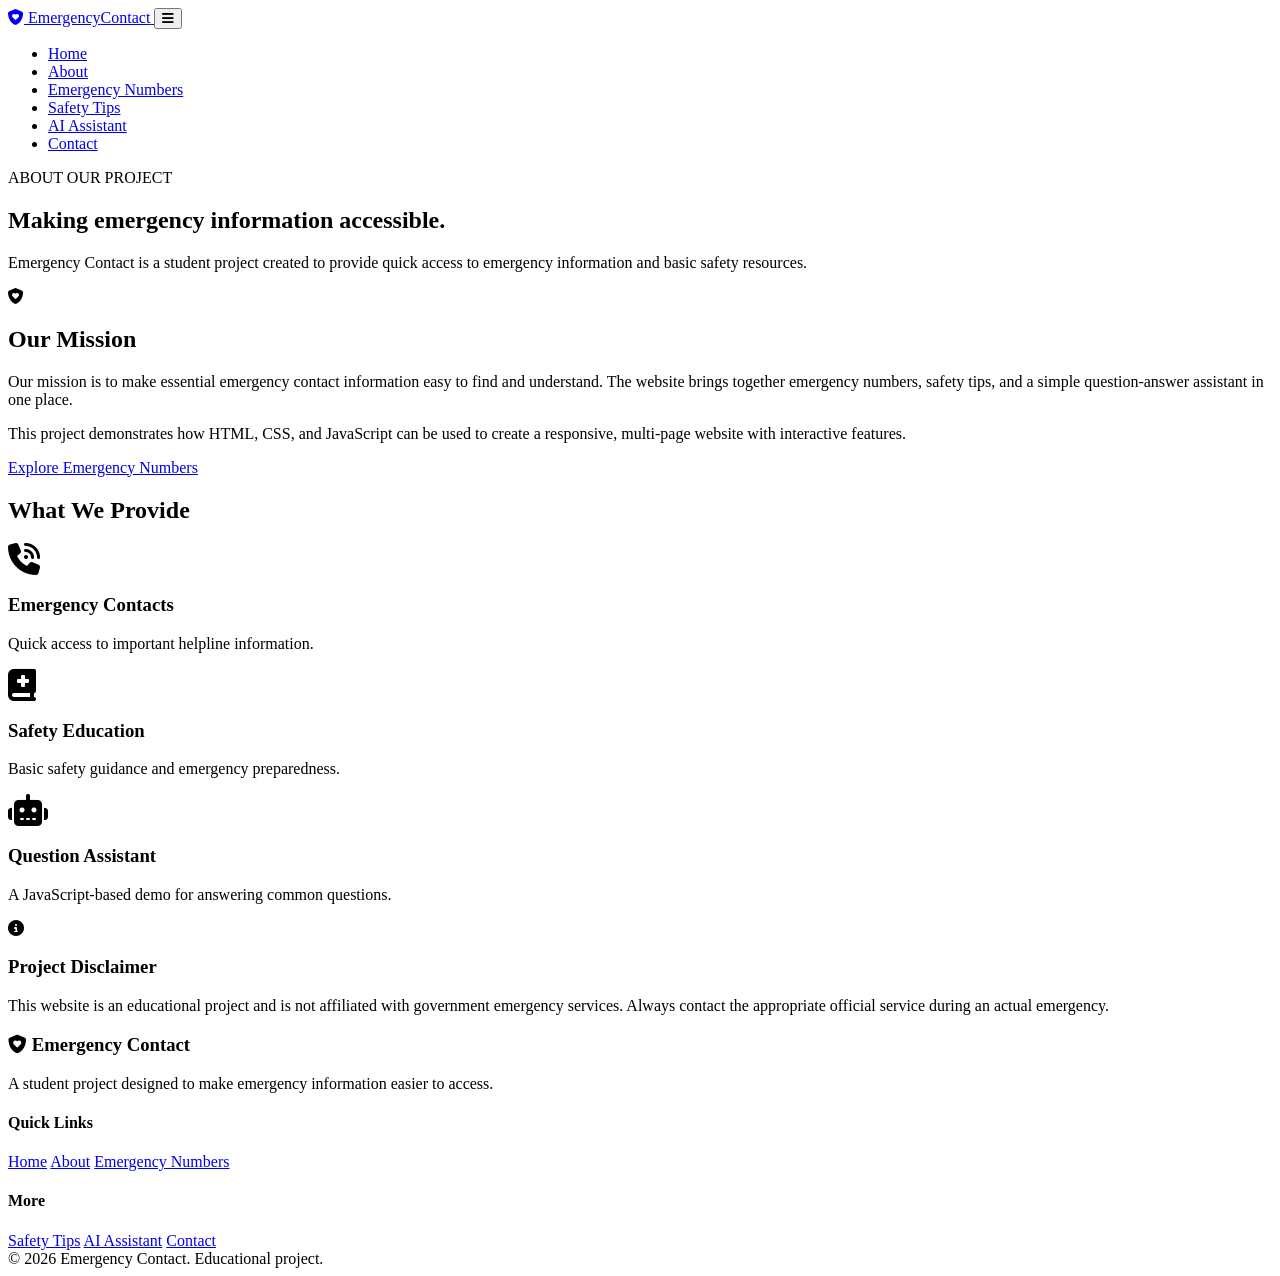
==== html/about.html @ ed989dd5 "Add files via upload" ====
<!DOCTYPE html>
<html lang="en">
<head>
    <meta charset="UTF-8">
    <meta name="viewport" content="width=device-width, initial-scale=1.0">
    <title>About | Emergency Contact</title>

    <link rel="stylesheet" href="../CSS/common.css">
    <link rel="stylesheet" href="../CSS/about.css">
    <link rel="stylesheet"
          href="https://cdnjs.cloudflare.com/ajax/libs/font-awesome/6.5.2/css/all.min.css">

    <script src="../JS/main.js" defer></script>
</head>
<body>

<header>
    <nav class="navbar container">
        <a href="/index.html" class="logo">
            <i class="fa-solid fa-shield-heart"></i>
            Emergency<span>Contact</span>
        </a>

        <button class="menu-toggle" aria-label="Toggle navigation"
                aria-expanded="false">
            <i class="fa-solid fa-bars"></i>
        </button>

        <ul class="nav-links">
            <li><a href="/index.html">Home</a></li>
            <li><a href="about.html" class="active">About</a></li>
            <li><a href="emergency.html">Emergency Numbers</a></li>
            <li><a href="safety-tips.html">Safety Tips</a></li>
            <li><a href="ai-assistant.html">AI Assistant</a></li>
            <li><a href="contact.html">Contact</a></li>
        </ul>
    </nav>
</header>

<main>
    <section class="about-hero">
        <div class="container">
            <span>ABOUT OUR PROJECT</span>
            <h1>Making emergency information accessible.</h1>
            <p>
                Emergency Contact is a student project created to provide
                quick access to emergency information and basic safety
                resources.
            </p>
        </div>
    </section>

    <section class="section">
        <div class="container about-layout">
            <div class="about-icon">
                <i class="fa-solid fa-shield-heart"></i>
            </div>

            <div>
                <h2 class="section-title">Our Mission</h2>
                <p>
                    Our mission is to make essential emergency contact
                    information easy to find and understand. The website
                    brings together emergency numbers, safety tips, and a
                    simple question-answer assistant in one place.
                </p>

                <p>
                    This project demonstrates how HTML, CSS, and JavaScript
                    can be used to create a responsive, multi-page website
                    with interactive features.
                </p>

                <a href="emergency.html" class="btn">
                    Explore Emergency Numbers
                </a>
            </div>
        </div>
    </section>

    <section class="section about-features">
        <div class="container">
            <h2 class="section-title">What We Provide</h2>

            <div class="about-grid">
                <article class="card">
                    <i class="fa-solid fa-phone-volume fa-2x"></i>
                    <h3>Emergency Contacts</h3>
                    <p>Quick access to important helpline information.</p>
                </article>

                <article class="card">
                    <i class="fa-solid fa-book-medical fa-2x"></i>
                    <h3>Safety Education</h3>
                    <p>Basic safety guidance and emergency preparedness.</p>
                </article>

                <article class="card">
                    <i class="fa-solid fa-robot fa-2x"></i>
                    <h3>Question Assistant</h3>
                    <p>A JavaScript-based demo for answering common questions.</p>
                </article>
            </div>
        </div>
    </section>

    <section class="section">
        <div class="container">
            <div class="disclaimer">
                <i class="fa-solid fa-circle-info"></i>
                <div>
                    <h3>Project Disclaimer</h3>
                    <p>
                        This website is an educational project and is not
                        affiliated with government emergency services.
                        Always contact the appropriate official service
                        during an actual emergency.
                    </p>
                </div>
            </div>
        </div>
    </section>
</main>

<footer>
    <div class="container">
        <div class="footer-content">
            <div>
                <h3><i class="fa-solid fa-shield-heart"></i> Emergency Contact</h3>
                <p>A student project designed to make emergency information
                   easier to access.</p>
            </div>
            <div>
                <h4>Quick Links</h4>
                <div class="footer-links">
                    <a href="/index.html">Home</a>
                    <a href="about.html">About</a>
                    <a href="emergency.html">Emergency Numbers</a>
                </div>
            </div>
            <div>
                <h4>More</h4>
                <div class="footer-links">
                    <a href="safety-tips.html">Safety Tips</a>
                    <a href="ai-assistant.html">AI Assistant</a>
                    <a href="contact.html">Contact</a>
                </div>
            </div>
        </div>
        <div class="copyright">
            &copy; 2026 Emergency Contact. Educational project.
        </div>
    </div>
</footer>

</body>
</html>
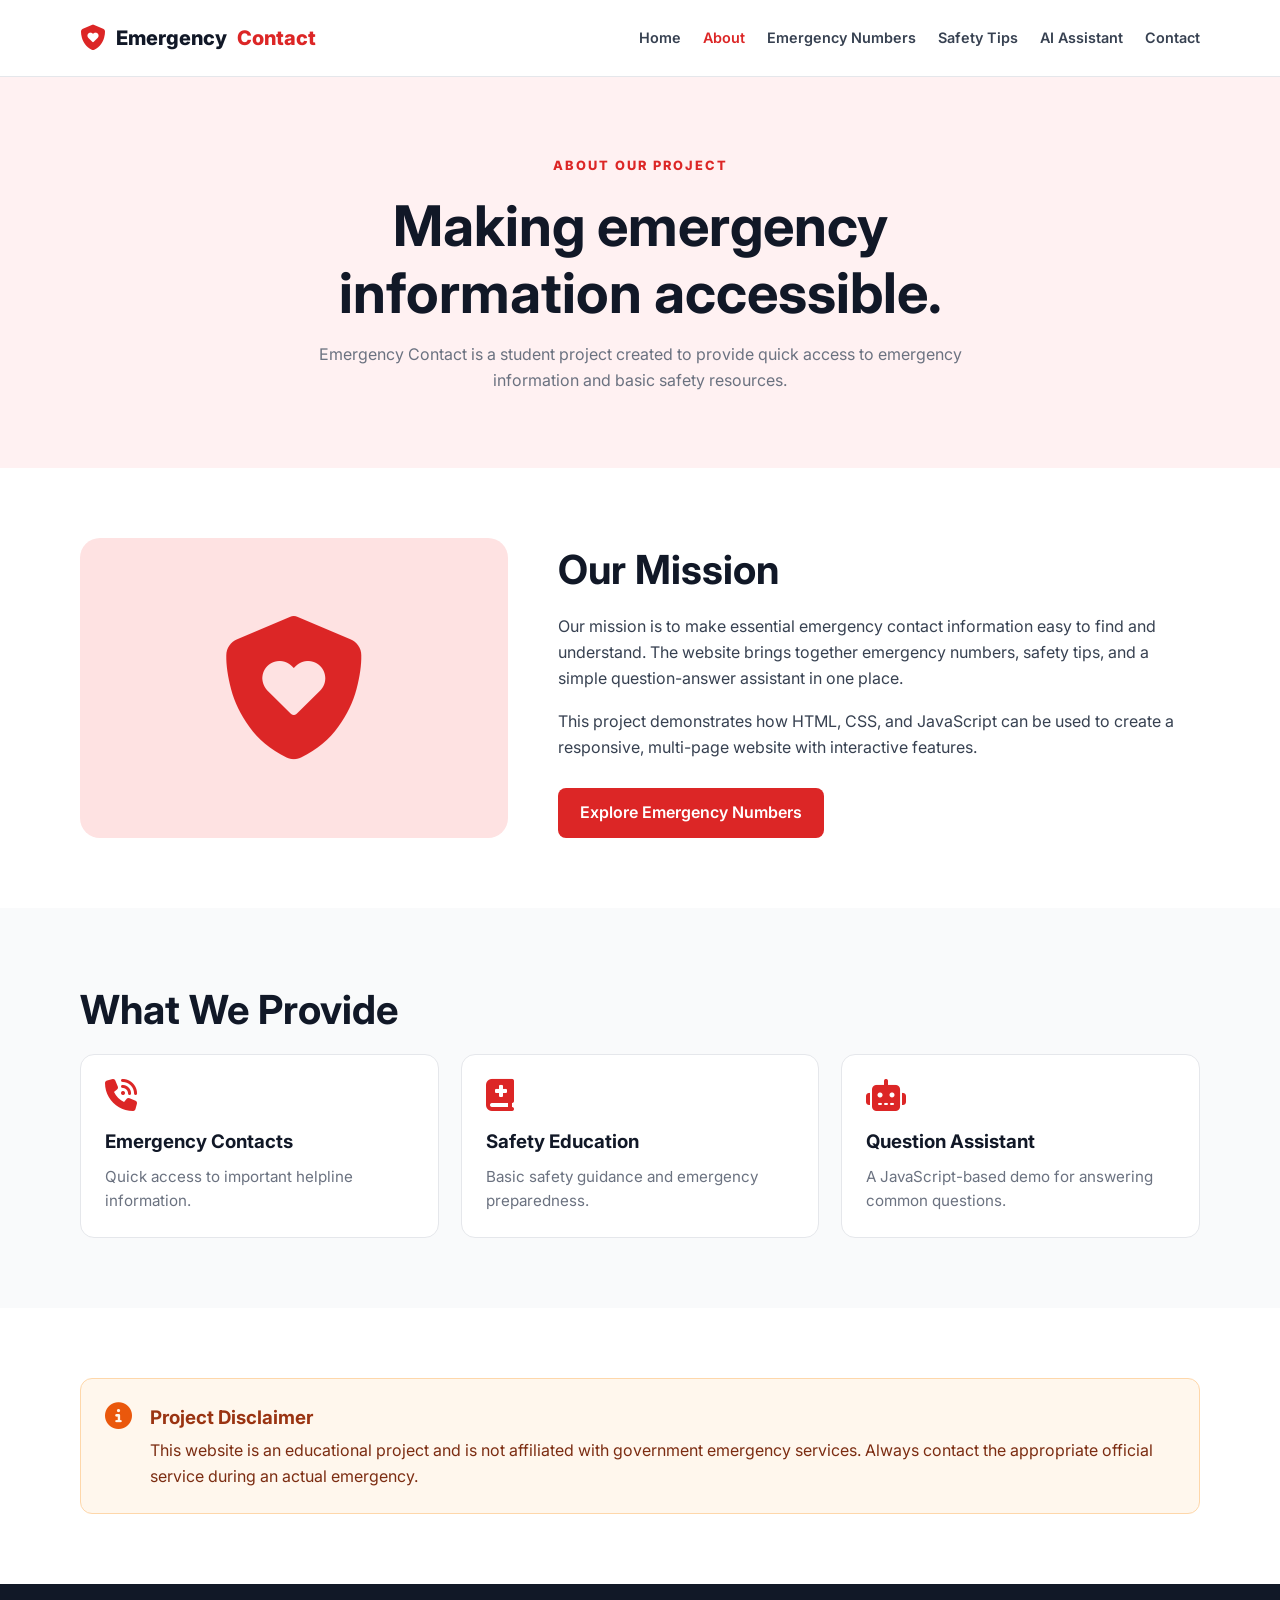
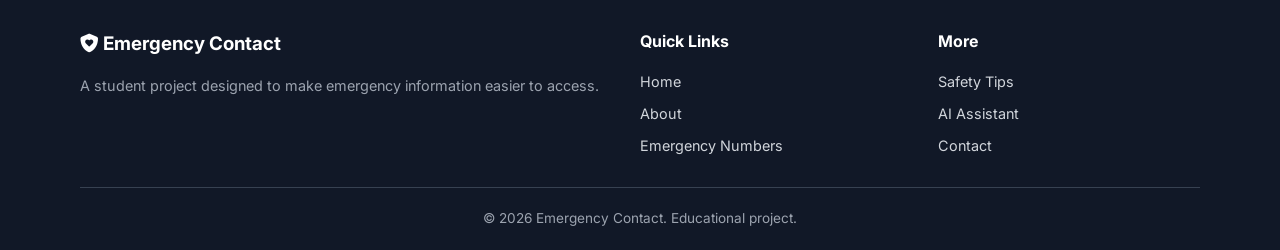
==== commit e59e36de: "Update about.html" ====
--- a/html/about.html
+++ b/html/about.html
@@ -6,12 +6,12 @@
     <meta name="viewport" content="width=device-width, initial-scale=1.0">
     <title>About | Emergency Contact</title>
 
-    <link rel="stylesheet" href="../CSS/common.css">
-    <link rel="stylesheet" href="../CSS/about.css">
+    <link rel="stylesheet" href="../css/common.css">
+    <link rel="stylesheet" href="../css/about.css">
     <link rel="stylesheet"
           href="https://cdnjs.cloudflare.com/ajax/libs/font-awesome/6.5.2/css/all.min.css">
 
-    <script src="../JS/main.js" defer></script>
+    <script src="../js/main.js" defer></script>
 </head>
 <body>
 
@@ -155,4 +155,4 @@
 </footer>
 
 </body>
-</html>+</html>
--- a/css/common.css
+++ b/css/common.css
@@ -0,0 +1,274 @@
+
+@import url('https://fonts.googleapis.com/css2?family=Inter:wght@400;500;600;700;800&display=swap');
+
+:root {
+    --primary: #dc2626;
+    --primary-dark: #b91c1c;
+    --dark: #111827;
+    --text: #374151;
+    --muted: #6b7280;
+    --light: #f9fafb;
+    --white: #ffffff;
+    --border: #e5e7eb;
+}
+
+* {
+    margin: 0;
+    padding: 0;
+    box-sizing: border-box;
+}
+
+html {
+    scroll-behavior: smooth;
+}
+
+body {
+    font-family: 'Inter', sans-serif;
+    color: var(--text);
+    background: var(--white);
+    line-height: 1.6;
+}
+
+a {
+    text-decoration: none;
+    color: inherit;
+}
+
+button, input, textarea, select {
+    font: inherit;
+}
+
+.container {
+    width: min(1120px, 92%);
+    margin: auto;
+}
+
+.section {
+    padding: 70px 0;
+}
+
+.section-title {
+    color: var(--dark);
+    font-size: clamp(1.8rem, 4vw, 2.5rem);
+    margin-bottom: 12px;
+}
+
+.section-subtitle {
+    color: var(--muted);
+    margin-bottom: 32px;
+}
+
+.btn {
+    display: inline-flex;
+    align-items: center;
+    justify-content: center;
+    gap: 10px;
+    padding: 12px 22px;
+    border: none;
+    border-radius: 8px;
+    background: var(--primary);
+    color: white;
+    font-weight: 600;
+    cursor: pointer;
+    transition: 0.3s;
+
+    &:hover {
+        background: var(--primary-dark);
+        transform: translateY(-2px);
+    }
+}
+
+.btn-outline {
+    background: transparent;
+    border: 1px solid var(--primary);
+    color: var(--primary);
+
+    &:hover {
+        background: var(--primary);
+        color: white;
+    }
+}
+
+/* Header and navigation */
+
+header {
+    background: white;
+    border-bottom: 1px solid var(--border);
+    position: sticky;
+    top: 0;
+    z-index: 1000;
+
+    .navbar {
+        min-height: 76px;
+        display: flex;
+        align-items: center;
+        justify-content: space-between;
+        gap: 20px;
+    }
+
+    .logo {
+        display: flex;
+        align-items: center;
+        gap: 10px;
+        font-size: 1.25rem;
+        font-weight: 800;
+        color: var(--dark);
+        white-space: nowrap;
+
+        i {
+            color: var(--primary);
+            font-size: 1.6rem;
+        }
+
+        span {
+            color: var(--primary);
+        }
+    }
+
+    .nav-links {
+        display: flex;
+        align-items: center;
+        gap: 22px;
+        list-style: none;
+
+        a {
+            font-size: 0.9rem;
+            font-weight: 600;
+            color: var(--text);
+            transition: 0.3s;
+
+            &:hover, &.active {
+                color: var(--primary);
+            }
+        }
+    }
+
+    .menu-toggle {
+        display: none;
+        border: none;
+        background: none;
+        color: var(--dark);
+        font-size: 1.5rem;
+        cursor: pointer;
+    }
+}
+
+/* Footer */
+
+footer {
+    background: #111827;
+    color: #d1d5db;
+    padding: 45px 0 20px;
+
+    .footer-content {
+        display: grid;
+        grid-template-columns: 2fr 1fr 1fr;
+        gap: 35px;
+        margin-bottom: 30px;
+    }
+
+    h3, h4 {
+        color: white;
+        margin-bottom: 15px;
+    }
+
+    p {
+        color: #9ca3af;
+        font-size: 0.9rem;
+    }
+
+    .footer-links {
+        display: grid;
+        gap: 9px;
+
+        a {
+            color: #d1d5db;
+            font-size: 0.9rem;
+
+            &:hover {
+                color: #f87171;
+            }
+        }
+    }
+
+    .copyright {
+        border-top: 1px solid #374151;
+        padding-top: 20px;
+        text-align: center;
+        font-size: 0.85rem;
+        color: #9ca3af;
+    }
+}
+
+/* Shared cards */
+
+.card {
+    background: white;
+    border: 1px solid var(--border);
+    border-radius: 14px;
+    padding: 24px;
+    transition: 0.3s;
+
+    &:hover {
+        transform: translateY(-4px);
+        box-shadow: 0 10px 25px #0000000d;
+    }
+
+    i {
+        color: var(--primary);
+    }
+
+    h3 {
+        color: var(--dark);
+        margin: 12px 0 8px;
+    }
+
+    p {
+        color: var(--muted);
+        font-size: 0.95rem;
+    }
+}
+
+@media (max-width: 900px) {
+    header {
+        .menu-toggle {
+            display: block;
+        }
+
+        .nav-links {
+            display: none;
+            position: absolute;
+            top: 76px;
+            left: 0;
+            width: 100%;
+            background: white;
+            padding: 20px 4%;
+            border-bottom: 1px solid var(--border);
+            flex-direction: column;
+            align-items: flex-start;
+            gap: 18px;
+
+            &.show {
+                display: flex;
+            }
+        }
+    }
+
+    footer {
+        .footer-content {
+            grid-template-columns: 1fr 1fr;
+        }
+    }
+}
+
+@media (max-width: 600px) {
+    .section {
+        padding: 48px 0;
+    }
+
+    footer {
+        .footer-content {
+            grid-template-columns: 1fr;
+        }
+    }
+}
--- a/css/about.css
+++ b/css/about.css
@@ -0,0 +1,102 @@
+
+.about-hero {
+    background: #fff1f2;
+    padding: 75px 0;
+    text-align: center;
+
+    span {
+        color: #dc2626;
+        font-size: 0.8rem;
+        font-weight: 800;
+        letter-spacing: 2px;
+    }
+
+    h1 {
+        max-width: 750px;
+        margin: 15px auto;
+        color: #111827;
+        font-size: clamp(2rem, 5vw, 3.5rem);
+        line-height: 1.2;
+    }
+
+    p {
+        max-width: 650px;
+        margin: auto;
+        color: #6b7280;
+    }
+}
+
+.about-layout {
+    display: grid;
+    grid-template-columns: 0.8fr 1.2fr;
+    gap: 50px;
+    align-items: center;
+
+    p {
+        margin-bottom: 18px;
+    }
+
+    .btn {
+        margin-top: 10px;
+    }
+}
+
+.about-icon {
+    min-height: 300px;
+    background: #fee2e2;
+    border-radius: 20px;
+    display: grid;
+    place-items: center;
+
+    i {
+        font-size: 9rem;
+        color: #dc2626;
+    }
+}
+
+.about-features {
+    background: #f9fafb;
+}
+
+.about-grid {
+    display: grid;
+    grid-template-columns: repeat(3, 1fr);
+    gap: 22px;
+}
+
+.disclaimer {
+    display: flex;
+    gap: 18px;
+    padding: 24px;
+    background: #fff7ed;
+    border: 1px solid #fed7aa;
+    border-radius: 12px;
+
+    > i {
+        color: #ea580c;
+        font-size: 1.7rem;
+    }
+
+    h3 {
+        color: #9a3412;
+        margin-bottom: 5px;
+    }
+
+    p {
+        color: #7c2d12;
+    }
+}
+
+@media (max-width: 750px) {
+    .about-layout {
+        grid-template-columns: 1fr;
+    }
+
+    .about-icon {
+        min-height: 220px;
+    }
+
+    .about-grid {
+        grid-template-columns: 1fr;
+    }
+}
